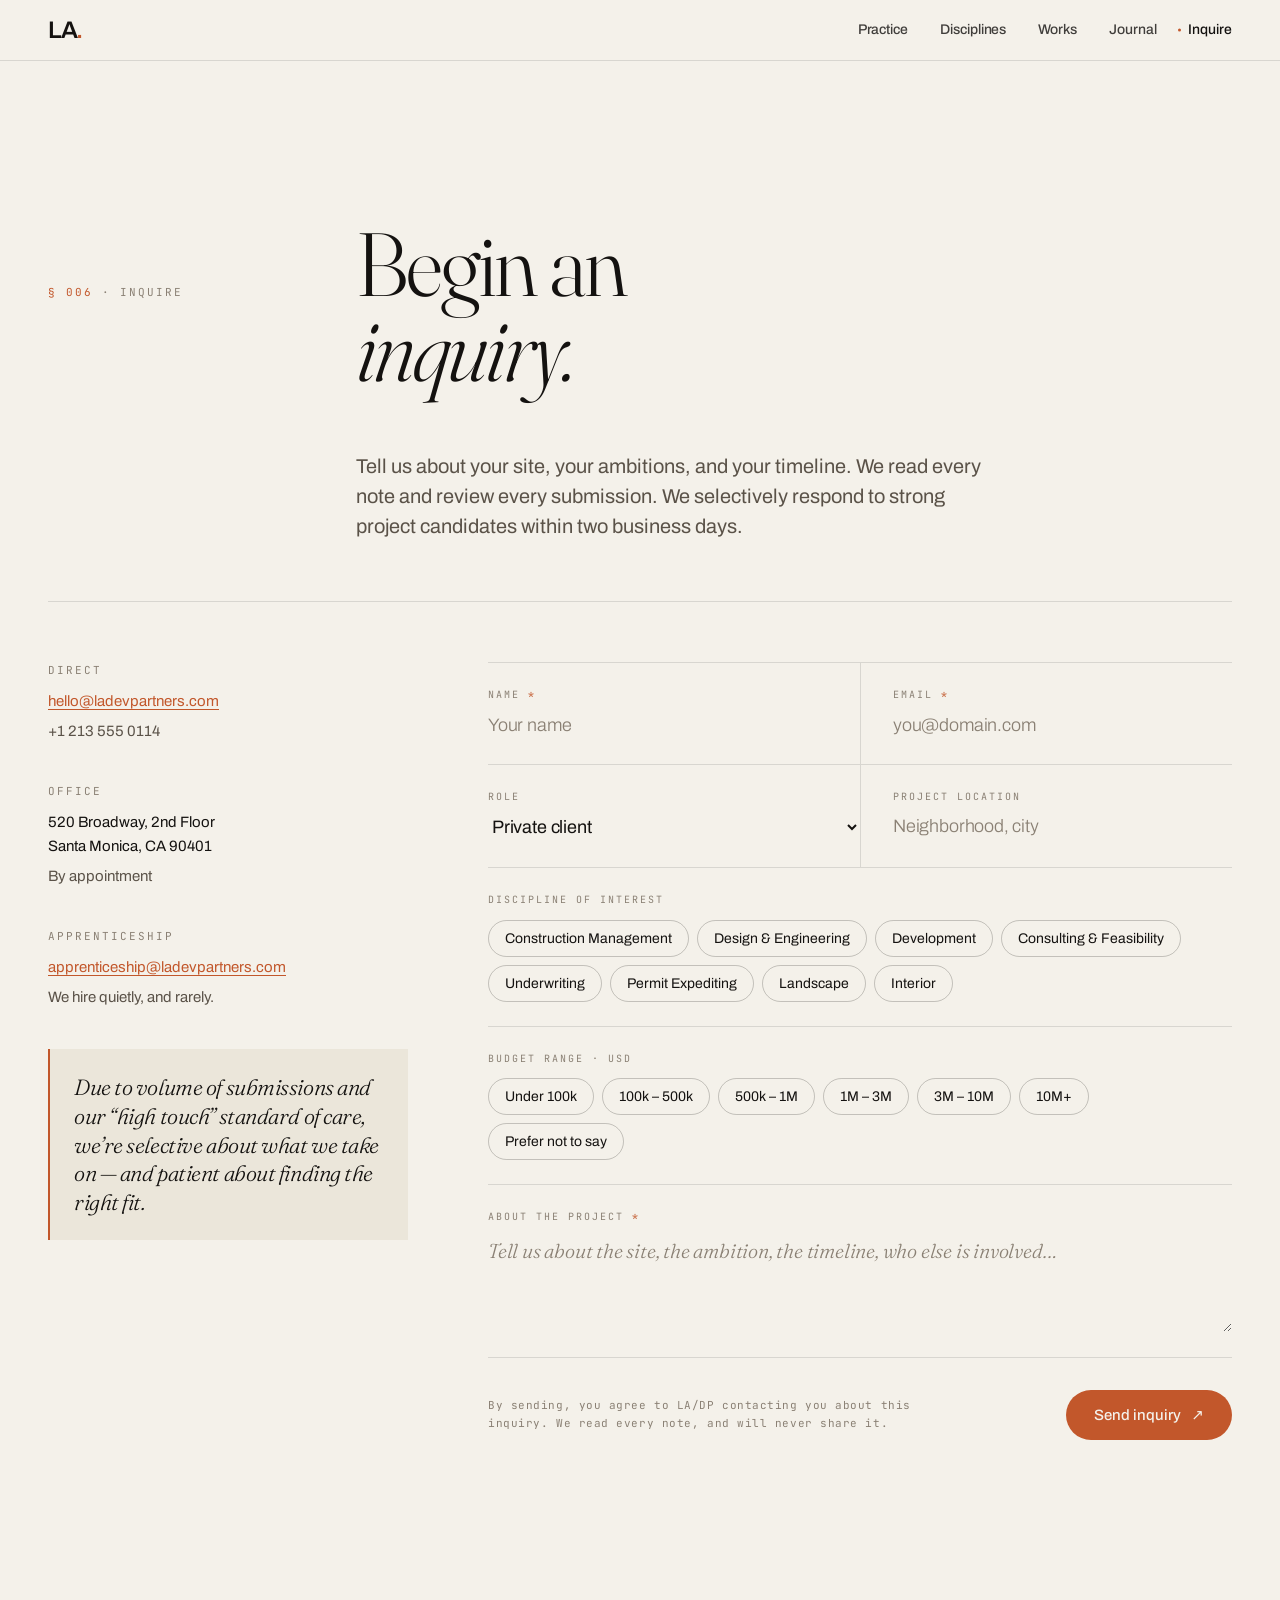
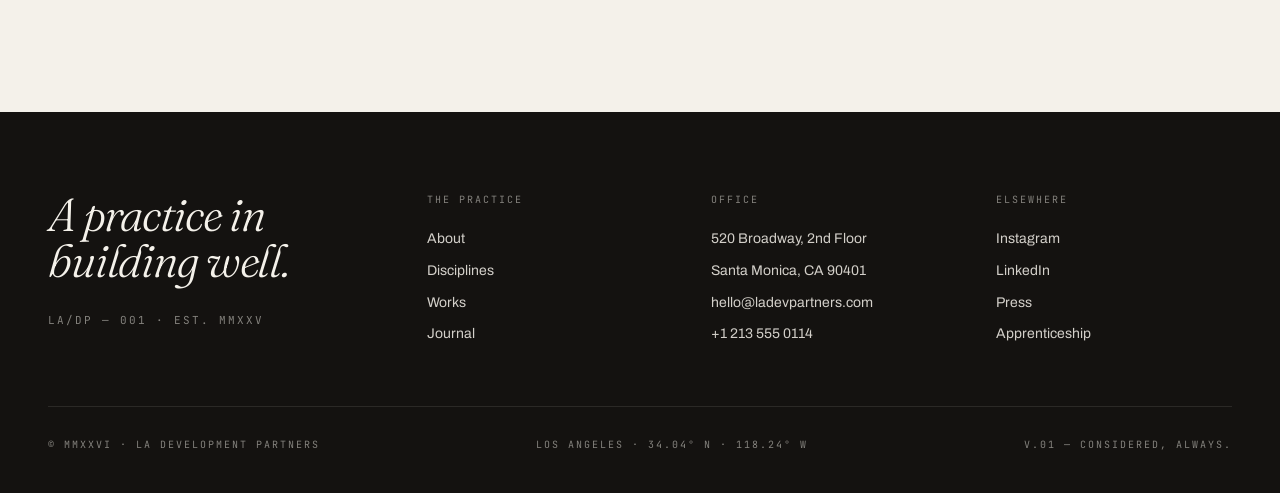
==== contact.html @ 086a8b75 "Add all missing pages from design handoff Six pages added: practice, disciplines, works, study, jour" ====
<!doctype html>
<html lang="en">
<head>
<meta charset="utf-8" />
<meta name="viewport" content="width=device-width, initial-scale=1" />
<title>Inquire — LA/DP</title>
<link rel="preconnect" href="https://fonts.googleapis.com">
<link rel="preconnect" href="https://fonts.gstatic.com" crossorigin>
<link href="https://fonts.googleapis.com/css2?family=Archivo:wght@300;400;500;600;700;800&family=Fraunces:ital,opsz,wght@0,9..144,300;0,9..144,400;1,9..144,300;1,9..144,400&family=Inter:wght@400;500;600&family=JetBrains+Mono:wght@300;400;500&display=swap" rel="stylesheet">
<link rel="stylesheet" href="styles.css"/>
<style>
  .page-head { padding: 100px 0 60px; }
  .page-head-grid { display: grid; grid-template-columns: 260px 1fr; gap: 48px; align-items: baseline; }
  .page-title { font-family: var(--f-edit); font-weight: 300; font-size: clamp(56px, 7vw, 120px); line-height: 0.95; letter-spacing: -0.03em; }
  .lede { font-size: 20px; line-height: 1.5; color: var(--fg-soft); margin-top: 28px; max-width: 640px; }

  .form-grid { display: grid; grid-template-columns: 360px 1fr; gap: 80px; padding: 60px 0 120px; border-top: 1px solid var(--rule); }
  .form-aside .meta-block { margin-bottom: 40px; }
  .form-aside .meta-block .meta { margin-bottom: 10px; }
  .form-aside .meta-block .v { font-family: var(--f-display); font-size: 15px; line-height: 1.6; color: var(--fg); }
  .form-aside .meta-block .v a { text-decoration: underline; text-underline-offset: 3px; color: var(--accent); }
  .form-aside .quote { font-family: var(--f-edit); font-style: italic; font-weight: 300; font-size: 22px; line-height: 1.3; letter-spacing: -0.02em; color: var(--fg); padding: 24px; background: var(--card); border-left: 2px solid var(--accent); }

  form { display: grid; grid-template-columns: 1fr 1fr; gap: 0; border-top: 1px solid var(--rule); }
  .field { padding: 24px 0; border-bottom: 1px solid var(--rule); display: flex; flex-direction: column; gap: 8px; }
  .field.full { grid-column: 1 / -1; }
  .field.right { padding-left: 32px; border-left: 1px solid var(--rule); }
  .field label { font-family: var(--f-mono); font-size: 10px; letter-spacing: 0.2em; text-transform: uppercase; color: var(--meta); }
  .field .req { color: var(--accent); }
  .field input, .field select, .field textarea { border: 0; background: transparent; font-family: var(--f-display); font-size: 18px; color: var(--fg); padding: 4px 0; outline: none; border-bottom: 1px solid transparent; transition: border-color .2s; width: 100%; letter-spacing: -0.01em; }
  .field input::placeholder, .field textarea::placeholder { color: var(--meta); font-weight: 300; }
  .field input:focus, .field select:focus, .field textarea:focus { border-bottom-color: var(--accent); }
  .field textarea { resize: vertical; min-height: 100px; font-family: var(--f-edit); font-weight: 300; font-style: italic; font-size: 20px; line-height: 1.4; }
  .chips { display: flex; flex-wrap: wrap; gap: 8px; margin-top: 4px; }
  .chip { padding: 10px 16px; font-family: var(--f-display); font-size: 14px; border: 1px solid var(--rule-strong); background: transparent; color: var(--fg); border-radius: 999px; cursor: pointer; transition: all .15s; }
  .chip.active { background: var(--fg); color: var(--bg); border-color: var(--fg); }
  .submit-row { padding: 32px 0; display: flex; justify-content: space-between; align-items: center; grid-column: 1 / -1; }
  .submit-row .meta { max-width: 440px; line-height: 1.6; text-transform: none; letter-spacing: 0.05em; }
  .submit-btn { font-family: var(--f-display); font-size: 15px; font-weight: 500; padding: 16px 28px; background: var(--accent); color: var(--bone); border: 0; border-radius: 999px; cursor: pointer; display: inline-flex; gap: 10px; align-items: center; transition: background .2s; }
  .submit-btn:hover { background: var(--accent-soft); }

  .thanks { display: none; padding: 80px 48px; text-align: left; background: var(--card); border-left: 2px solid var(--accent); }
  .thanks.shown { display: block; }
  .thanks h2 { font-family: var(--f-edit); font-weight: 300; font-size: 48px; line-height: 1; letter-spacing: -0.025em; margin: 0 0 20px; }
  .thanks h2 i { font-style: italic; }
  .thanks p { font-size: 17px; line-height: 1.6; color: var(--fg-soft); max-width: 520px; }
</style>
</head>
<body>
<div id="nav-slot"></div>

<header class="page-head">
  <div class="container">
    <div class="page-head-grid">
      <div class="meta"><span class="meta-accent">§ 006</span> · INQUIRE</div>
      <div>
        <h1 class="page-title">Begin an<br/><i>inquiry.</i></h1>
        <div class="lede">Tell us about your site, your ambitions, and your timeline. We read every note and review every submission. We selectively respond to strong project candidates within two business days.</div>
      </div>
    </div>
  </div>
</header>

<section>
  <div class="container">
    <div class="form-grid">
      <aside class="form-aside">
        <div class="meta-block">
          <div class="meta">DIRECT</div>
          <div class="v"><a href="mailto:hello@ladevpartners.com">hello@ladevpartners.com</a></div>
          <div class="v" style="color:var(--fg-soft); margin-top:6px;">+1 213 555 0114</div>
        </div>
        <div class="meta-block">
          <div class="meta">OFFICE</div>
          <div class="v">520 Broadway, 2nd Floor<br/>Santa Monica, CA 90401</div>
          <div class="v" style="color:var(--fg-soft); margin-top:6px;">By appointment</div>
        </div>
        <div class="meta-block">
          <div class="meta">APPRENTICESHIP</div>
          <div class="v"><a href="mailto:apprenticeship@ladevpartners.com">apprenticeship@ladevpartners.com</a></div>
          <div class="v" style="color:var(--fg-soft); margin-top:6px;">We hire quietly, and rarely.</div>
        </div>
        <div class="quote">Due to volume of submissions and our “high touch” standard of care, we’re selective about what we take on — and patient about finding the right fit.</div>
      </aside>

      <div>
        <div id="thanks" class="thanks">
          <div class="meta meta-accent" style="margin-bottom:20px;">RECEIVED · THANK YOU</div>
          <h2>Received. <i>With care.</i></h2>
          <p>A member of the practice will write back within two business days. In the meantime, the <a href="journal.html" style="color:var(--accent); text-decoration:underline; text-underline-offset:3px;">journal</a> has notes on how we begin.</p>
        </div>

        <form id="inquiry" novalidate>
          <div class="field"><label>Name <span class="req">*</span></label><input required type="text" name="name" placeholder="Your name"/></div>
          <div class="field right"><label>Email <span class="req">*</span></label><input required type="email" name="email" placeholder="you@domain.com"/></div>

          <div class="field"><label>Role</label><select name="role"><option>Private client</option><option>Developer</option><option>Family office</option><option>Architect / designer</option><option>Other</option></select></div>
          <div class="field right"><label>Project location</label><input type="text" name="loc" placeholder="Neighborhood, city"/></div>

          <div class="field full"><label>Discipline of interest</label>
            <div class="chips" data-group="discipline">
              <button type="button" class="chip">Construction Management</button>
              <button type="button" class="chip">Design &amp; Engineering</button>
              <button type="button" class="chip">Development</button>
              <button type="button" class="chip">Consulting &amp; Feasibility</button>
              <button type="button" class="chip">Underwriting</button>
              <button type="button" class="chip">Permit Expediting</button>
              <button type="button" class="chip">Landscape</button>
              <button type="button" class="chip">Interior</button>
            </div>
          </div>

          <div class="field full"><label>Budget range · USD</label>
            <div class="chips" data-group="budget" data-single="1">
              <button type="button" class="chip">Under 100k</button>
              <button type="button" class="chip">100k – 500k</button>
              <button type="button" class="chip">500k – 1M</button>
              <button type="button" class="chip">1M – 3M</button>
              <button type="button" class="chip">3M – 10M</button>
              <button type="button" class="chip">10M+</button>
              <button type="button" class="chip">Prefer not to say</button>
            </div>
          </div>

          <div class="field full"><label>About the project <span class="req">*</span></label>
            <textarea required name="message" placeholder="Tell us about the site, the ambition, the timeline, who else is involved…"></textarea>
          </div>

          <div class="submit-row">
            <div class="meta">By sending, you agree to LA/DP contacting you about this inquiry. We read every note, and will never share it.</div>
            <button class="submit-btn" type="submit">Send inquiry <span class="arrow">↗</span></button>
          </div>
        </form>
      </div>
    </div>
  </div>
</section>

<div id="footer-slot"></div>
<script src="shell.js?v=1776805947946"></script>
<script>
  document.querySelectorAll('.chips').forEach(group => {
    const single = group.dataset.single === '1';
    group.addEventListener('click', e => {
      const c = e.target.closest('.chip');
      if (!c) return;
      if (single) group.querySelectorAll('.chip').forEach(x => x.classList.remove('active'));
      c.classList.toggle('active');
    });
  });
  document.getElementById('inquiry').addEventListener('submit', e => {
    e.preventDefault();
    const form = e.target;
    if (!form.checkValidity()) { form.reportValidity(); return; }
    form.style.display = 'none';
    document.getElementById('thanks').classList.add('shown');
    window.scrollTo({ top: document.getElementById('thanks').getBoundingClientRect().top + window.scrollY - 120, behavior: 'smooth' });
  });
</script>
</body>
</html>
---- styles.css ----
/* LA/DP site shell — tokens, type, nav, footer.
   Shared by all pages. Tweaks rewrite CSS variables on :root. */

:root {
  /* Palette from brand book */
  --bone: #f4f1ea;
  --bone-2: #ebe6da;
  --bone-3: #dcd4c2;
  --ink: #141210;
  --ink-2: #1e1a15;
  --ink-soft: #5a5248;
  --meta: #8a8074;
  --rule: rgba(20,18,16,0.12);
  --rule-strong: rgba(20,18,16,0.22);
  --accent: #c2572b;     /* rust (default) */
  --accent-soft: #9c3f1c;
  --loam: #2b241c;
  --clay: #c89a70;

  /* Type */
  --f-display: 'Archivo', system-ui, sans-serif;
  --f-edit: 'Fraunces', Georgia, serif;
  --f-mono: 'JetBrains Mono', ui-monospace, monospace;

  /* Surfaces */
  --bg: var(--bone);
  --fg: var(--ink);
  --fg-soft: var(--ink-soft);
  --card: var(--bone-2);
}

:root[data-theme="dark"] {
  --bg: var(--ink);
  --fg: var(--bone);
  --fg-soft: rgba(244,241,234,0.72);
  --card: var(--ink-2);
  --meta: rgba(244,241,234,0.55);
  --rule: rgba(244,241,234,0.16);
  --rule-strong: rgba(244,241,234,0.28);
}
:root[data-accent="clay"] { --accent: #c89a70; --accent-soft: #a87a50; }
:root[data-accent="forest"] { --accent: #3f5a3a; --accent-soft: #2b4028; }

:root[data-type="serif"] {
  --f-display: 'Fraunces', Georgia, serif;
}
:root[data-type="grotesque"] {
  --f-display: 'Inter', system-ui, sans-serif;
}

* , *::before, *::after { box-sizing: border-box; }
html, body { margin: 0; padding: 0; background: var(--bg); color: var(--fg); }
body {
  font-family: var(--f-display);
  font-size: 16px;
  line-height: 1.55;
  -webkit-font-smoothing: antialiased;
  text-rendering: optimizeLegibility;
}
a { color: inherit; text-decoration: none; }
img { max-width: 100%; display: block; }

/* Layout */
.container { max-width: 1440px; margin: 0 auto; padding: 0 48px; }
.container-wide { max-width: 1600px; margin: 0 auto; padding: 0 48px; }
.container-tight { max-width: 1040px; margin: 0 auto; padding: 0 48px; }

/* Type */
.meta { font-family: var(--f-mono); font-size: 11px; letter-spacing: 0.18em; text-transform: uppercase; color: var(--meta); }
.meta-accent { color: var(--accent); }
.edit { font-family: var(--f-edit); font-weight: 300; letter-spacing: -0.025em; }
.edit i, .italic { font-style: italic; }
.wm { font-family: 'Archivo', sans-serif; font-weight: 600; letter-spacing: -0.055em; line-height: 0.92; }
.dot { color: var(--accent); }
.display { font-family: var(--f-display); font-weight: 500; letter-spacing: -0.03em; line-height: 1.02; }
.h1 { font-size: clamp(56px, 7vw, 120px); }
.h2 { font-size: clamp(40px, 4.4vw, 72px); }
.h3 { font-size: clamp(28px, 2.6vw, 44px); }
.body-lg { font-size: 18px; line-height: 1.6; color: var(--fg-soft); }
.body-md { font-size: 15px; line-height: 1.6; color: var(--fg-soft); }

/* Rules */
.hr { height: 1px; background: var(--rule); border: 0; margin: 0; }
.hr-strong { height: 1px; background: var(--rule-strong); border: 0; margin: 0; }

/* Nav */
.nav {
  position: sticky; top: 0; z-index: 50;
  backdrop-filter: blur(8px);
  background: color-mix(in oklab, var(--bg) 90%, transparent);
  border-bottom: 1px solid var(--rule);
}
.nav-inner { display: flex; justify-content: space-between; align-items: center; gap: 32px; padding: 18px 48px; }
.nav-wm { font-family: 'Archivo', sans-serif; font-weight: 600; letter-spacing: -0.055em; font-size: 24px; line-height: 1; }
.nav-links { display: flex; gap: 32px; }
.nav-link { font-family: var(--f-display); font-size: 14px; font-weight: 500; letter-spacing: -0.005em; color: var(--fg); opacity: 0.8; transition: opacity .2s, color .2s; position: relative; }
.nav-link:hover { opacity: 1; }
.nav-link[aria-current="page"] { opacity: 1; }
.nav-link[aria-current="page"]::before { content: ''; position: absolute; left: -10px; top: 50%; width: 3px; height: 3px; background: var(--accent); border-radius: 50%; transform: translateY(-50%); }
.nav-cta { font-family: var(--f-display); font-size: 14px; font-weight: 500; color: var(--fg); display: inline-flex; align-items: center; gap: 8px; padding: 10px 16px; border: 1px solid var(--fg); border-radius: 999px; transition: background .2s, color .2s; }
.nav-cta:hover { background: var(--fg); color: var(--bg); }

/* Buttons */
.btn { font-family: var(--f-display); font-size: 14px; font-weight: 500; display: inline-flex; align-items: center; gap: 10px; padding: 14px 20px; border-radius: 999px; border: 1px solid var(--fg); color: var(--fg); background: transparent; cursor: pointer; transition: background .2s, color .2s, border-color .2s; }
.btn:hover { background: var(--fg); color: var(--bg); }
.btn-accent { background: var(--accent); border-color: var(--accent); color: var(--bone); }
.btn-accent:hover { background: var(--accent-soft); border-color: var(--accent-soft); color: var(--bone); }
.btn-ghost { border-color: var(--rule-strong); }
.arrow { display: inline-block; transition: transform .25s; }
a:hover .arrow, .btn:hover .arrow { transform: translate(3px, -3px); }

/* Footer */
.footer { background: var(--ink); color: var(--bone); padding: 80px 0 40px; margin-top: 120px; }
.footer .meta { color: rgba(244,241,234,0.5); }
.footer-grid { display: grid; grid-template-columns: 1.4fr 1fr 1fr 1fr; gap: 48px; padding-bottom: 56px; border-bottom: 1px solid rgba(244,241,234,0.1); }
.footer-head { font-family: var(--f-edit); font-style: italic; font-weight: 300; font-size: 46px; line-height: 1; letter-spacing: -0.025em; color: var(--bone); }
.footer-col-title { font-family: var(--f-mono); font-size: 10px; letter-spacing: 0.2em; text-transform: uppercase; color: rgba(244,241,234,0.5); margin-bottom: 16px; }
.footer-link { display: block; font-size: 14px; color: rgba(244,241,234,0.85); padding: 5px 0; transition: color .2s; }
.footer-link:hover { color: var(--accent); }
.footer-bottom { display: flex; justify-content: space-between; align-items: center; padding-top: 30px; font-family: var(--f-mono); font-size: 10px; letter-spacing: 0.2em; text-transform: uppercase; color: rgba(244,241,234,0.5); }

/* Placeholder imagery (striped SVG stand-ins) */
.placeholder {
  background-color: var(--card);
  background-image: repeating-linear-gradient(135deg, transparent 0 14px, color-mix(in oklab, var(--fg) 6%, transparent) 14px 15px);
  position: relative;
  overflow: hidden;
}
.placeholder-label {
  position: absolute; top: 12px; left: 12px;
  font-family: var(--f-mono); font-size: 10px; letter-spacing: 0.18em; text-transform: uppercase;
  color: var(--meta);
  background: var(--bg); padding: 4px 8px; border-radius: 2px;
}

/* Section header pattern */
.section { padding: 120px 0; }
.section-head { display: grid; grid-template-columns: 260px 1fr; gap: 48px; align-items: baseline; margin-bottom: 56px; }
.section-head .meta { padding-top: 6px; }

/* Tweaks panel */
#tweaks-panel {
  position: fixed; right: 24px; bottom: 24px; z-index: 100;
  width: 300px; background: var(--bg); color: var(--fg);
  border: 1px solid var(--rule-strong); border-radius: 8px;
  font-family: var(--f-display); font-size: 13px;
  box-shadow: 0 20px 60px rgba(0,0,0,0.15);
  display: none;
}
#tweaks-panel.open { display: block; }
.tweaks-head { display: flex; justify-content: space-between; align-items: center; padding: 14px 16px; border-bottom: 1px solid var(--rule); }
.tweaks-title { font-family: var(--f-mono); font-size: 10px; letter-spacing: 0.2em; text-transform: uppercase; color: var(--meta); }
.tweaks-close { background: none; border: 0; color: var(--fg); cursor: pointer; font-size: 18px; line-height: 1; opacity: 0.6; }
.tweaks-close:hover { opacity: 1; }
.tweaks-body { padding: 8px 16px 16px; display: flex; flex-direction: column; gap: 14px; }
.tweak-row .tweak-label { font-family: var(--f-mono); font-size: 10px; letter-spacing: 0.2em; text-transform: uppercase; color: var(--meta); margin-bottom: 8px; }
.tweak-choices { display: flex; gap: 6px; flex-wrap: wrap; }
.tweak-btn { padding: 7px 11px; font-size: 12px; border: 1px solid var(--rule-strong); background: transparent; color: var(--fg); border-radius: 4px; cursor: pointer; font-family: var(--f-display); transition: all .15s; }
.tweak-btn:hover { border-color: var(--fg); }
.tweak-btn.active { background: var(--fg); color: var(--bg); border-color: var(--fg); }
.tweak-swatch { width: 22px; height: 22px; border-radius: 50%; border: 1px solid var(--rule-strong); cursor: pointer; padding: 0; }
.tweak-swatch.active { box-shadow: 0 0 0 2px var(--bg), 0 0 0 3px var(--fg); }

/* Reveal on scroll — subtle */
.reveal { opacity: 0; transform: translateY(14px); transition: opacity .8s ease, transform .8s cubic-bezier(.2,.7,.2,1); }
.reveal.in { opacity: 1; transform: translateY(0); }

/* Utility */
.row { display: flex; }
.between { justify-content: space-between; }
.gap-8 { gap: 8px; } .gap-16 { gap: 16px; } .gap-24 { gap: 24px; } .gap-32 { gap: 32px; }
.center { align-items: center; }
.baseline { align-items: baseline; }
.mt-8 { margin-top: 8px; } .mt-16 { margin-top: 16px; } .mt-24 { margin-top: 24px; } .mt-40 { margin-top: 40px; } .mt-80 { margin-top: 80px; }
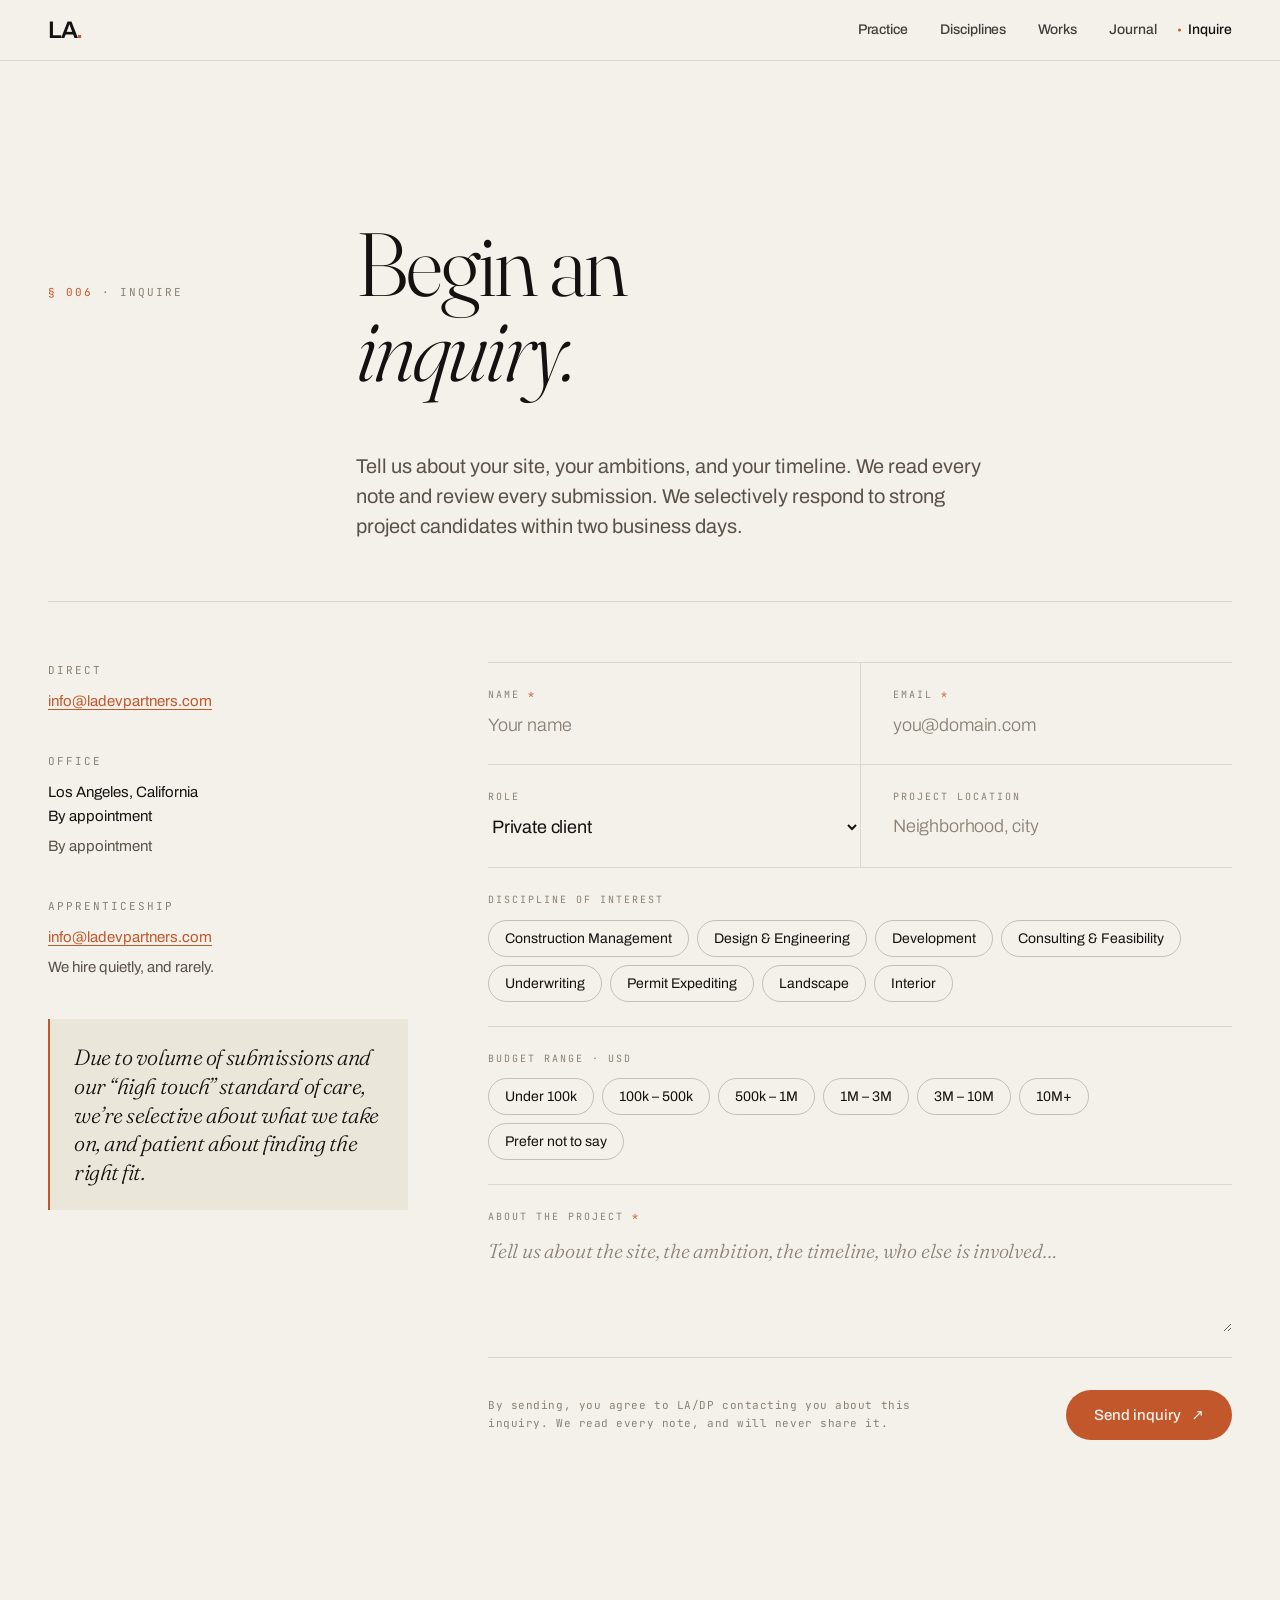
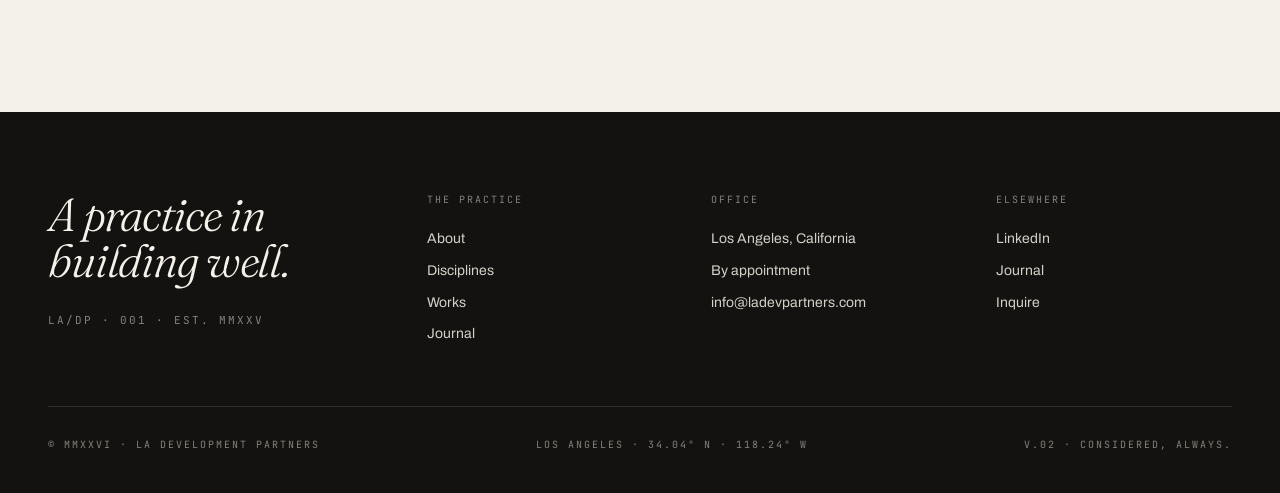
==== commit 7900b52a: "Add files via upload" ====
--- a/contact.html
+++ b/contact.html
@@ -3,7 +3,7 @@
 <head>
 <meta charset="utf-8" />
 <meta name="viewport" content="width=device-width, initial-scale=1" />
-<title>Inquire — LA/DP</title>
+<title>Inquire · LA/DP</title>
 <link rel="preconnect" href="https://fonts.googleapis.com">
 <link rel="preconnect" href="https://fonts.gstatic.com" crossorigin>
 <link href="https://fonts.googleapis.com/css2?family=Archivo:wght@300;400;500;600;700;800&family=Fraunces:ital,opsz,wght@0,9..144,300;0,9..144,400;1,9..144,300;1,9..144,400&family=Inter:wght@400;500;600&family=JetBrains+Mono:wght@300;400;500&display=swap" rel="stylesheet">
@@ -44,6 +44,26 @@
   .thanks h2 { font-family: var(--f-edit); font-weight: 300; font-size: 48px; line-height: 1; letter-spacing: -0.025em; margin: 0 0 20px; }
   .thanks h2 i { font-style: italic; }
   .thanks p { font-size: 17px; line-height: 1.6; color: var(--fg-soft); max-width: 520px; }
+
+  @media (max-width: 768px) {
+    .page-head { padding: 60px 0 40px; }
+    .page-head-grid { grid-template-columns: 1fr; gap: 14px; }
+    .page-title { font-size: clamp(36px, 9vw, 56px); }
+    .lede { font-size: 17px; }
+    .form-grid { grid-template-columns: 1fr; gap: 40px; padding: 40px 0 80px; }
+    form { grid-template-columns: 1fr; }
+    .field.right { padding-left: 0; border-left: 0; }
+    .chip { padding: 12px 18px; min-height: 44px; display: inline-flex; align-items: center; }
+    .submit-row { flex-direction: column; gap: 20px; align-items: flex-start; }
+    .submit-btn { width: 100%; justify-content: center; min-height: 48px; }
+    .field input, .field select, .field textarea { font-size: 16px; }
+    .thanks h2 { font-size: 36px; }
+  }
+
+  @media (max-width: 480px) {
+    .page-title { font-size: 36px; }
+    .form-aside .quote { font-size: 18px; padding: 20px; }
+  }
 </style>
 </head>
 <body>
@@ -67,20 +87,20 @@
       <aside class="form-aside">
         <div class="meta-block">
           <div class="meta">DIRECT</div>
-          <div class="v"><a href="mailto:hello@ladevpartners.com">hello@ladevpartners.com</a></div>
-          <div class="v" style="color:var(--fg-soft); margin-top:6px;">+1 213 555 0114</div>
+          <div class="v"><a href="mailto:info@ladevpartners.com">info@ladevpartners.com</a></div>
+          
         </div>
         <div class="meta-block">
           <div class="meta">OFFICE</div>
-          <div class="v">520 Broadway, 2nd Floor<br/>Santa Monica, CA 90401</div>
+          <div class="v">Los Angeles, California<br/>By appointment</div>
           <div class="v" style="color:var(--fg-soft); margin-top:6px;">By appointment</div>
         </div>
         <div class="meta-block">
           <div class="meta">APPRENTICESHIP</div>
-          <div class="v"><a href="mailto:apprenticeship@ladevpartners.com">apprenticeship@ladevpartners.com</a></div>
+          <div class="v"><a href="mailto:info@ladevpartners.com">info@ladevpartners.com</a></div>
           <div class="v" style="color:var(--fg-soft); margin-top:6px;">We hire quietly, and rarely.</div>
         </div>
-        <div class="quote">Due to volume of submissions and our “high touch” standard of care, we’re selective about what we take on — and patient about finding the right fit.</div>
+        <div class="quote">Due to volume of submissions and our “high touch” standard of care, we’re selective about what we take on, and patient about finding the right fit.</div>
       </aside>
 
       <div>
--- a/styles.css
+++ b/styles.css
@@ -1,4 +1,4 @@
-/* LA/DP site shell — tokens, type, nav, footer.
+/* LA/DP site shell: tokens, type, nav, footer.
    Shared by all pages. Tweaks rewrite CSS variables on :root. */
 
 :root {
@@ -161,7 +161,7 @@
 .tweak-swatch { width: 22px; height: 22px; border-radius: 50%; border: 1px solid var(--rule-strong); cursor: pointer; padding: 0; }
 .tweak-swatch.active { box-shadow: 0 0 0 2px var(--bg), 0 0 0 3px var(--fg); }
 
-/* Reveal on scroll — subtle */
+/* Reveal on scroll: subtle */
 .reveal { opacity: 0; transform: translateY(14px); transition: opacity .8s ease, transform .8s cubic-bezier(.2,.7,.2,1); }
 .reveal.in { opacity: 1; transform: translateY(0); }
 
@@ -172,3 +172,106 @@
 .center { align-items: center; }
 .baseline { align-items: baseline; }
 .mt-8 { margin-top: 8px; } .mt-16 { margin-top: 16px; } .mt-24 { margin-top: 24px; } .mt-40 { margin-top: 40px; } .mt-80 { margin-top: 80px; }
+
+/* ═══ MOBILE NAV ══════════��═══════════════════════ */
+
+.nav-toggle {
+  display: none;
+  background: none;
+  border: 0;
+  cursor: pointer;
+  padding: 10px;
+  margin: -10px;
+  color: var(--fg);
+}
+.nav-toggle svg { display: block; }
+
+.nav-overlay {
+  position: fixed;
+  inset: 0;
+  z-index: 200;
+  background: var(--ink);
+  display: flex;
+  flex-direction: column;
+  align-items: center;
+  justify-content: center;
+  gap: 12px;
+  opacity: 0;
+  pointer-events: none;
+  transition: opacity .3s ease;
+}
+.nav-overlay.open {
+  opacity: 1;
+  pointer-events: auto;
+}
+.nav-overlay-close {
+  position: absolute;
+  top: 16px;
+  right: 20px;
+  background: none;
+  border: 0;
+  color: var(--bone);
+  font-size: 36px;
+  line-height: 1;
+  cursor: pointer;
+  padding: 10px;
+}
+.nav-overlay-link {
+  font-family: var(--f-edit);
+  font-weight: 300;
+  font-size: 36px;
+  color: var(--bone);
+  letter-spacing: -0.025em;
+  line-height: 1.5;
+  padding: 6px 0;
+  min-height: 48px;
+  display: flex;
+  align-items: center;
+}
+.nav-overlay-link:hover,
+.nav-overlay-link[aria-current="page"] { color: var(--accent); }
+.nav-overlay-meta {
+  font-family: var(--f-mono);
+  font-size: 10px;
+  letter-spacing: 0.2em;
+  color: rgba(244,241,234,0.35);
+  text-transform: uppercase;
+  margin-top: 32px;
+}
+
+/* ═══ RESPONSIVE · 768px ═════════════════════════ */
+
+@media (max-width: 768px) {
+  .container, .container-wide, .container-tight { padding: 0 24px; }
+
+  .nav-inner { padding: 14px 24px; }
+  .nav-links { display: none; }
+  .nav-toggle { display: block; }
+
+  .section { padding: 80px 0; }
+  .section-head { grid-template-columns: 1fr; gap: 14px; margin-bottom: 40px; }
+
+  .footer { padding: 60px 0 32px; margin-top: 80px; }
+  .footer-grid { grid-template-columns: 1fr 1fr; gap: 32px; }
+  .footer-head { font-size: 32px; }
+  .footer-bottom { flex-direction: column; gap: 8px; align-items: flex-start; }
+  .footer-link { padding: 8px 0; min-height: 44px; display: flex; align-items: center; }
+
+  .btn { padding: 16px 22px; min-height: 44px; }
+
+  #tweaks-panel { right: 12px; bottom: 12px; width: calc(100vw - 24px); max-width: 300px; }
+}
+
+/* ═══ RESPONSIVE · 480px ═════��═══════════════════ */
+
+@media (max-width: 480px) {
+  .container, .container-wide, .container-tight { padding: 0 20px; }
+  .nav-inner { padding: 14px 20px; }
+
+  .section { padding: 60px 0; }
+
+  .footer-grid { grid-template-columns: 1fr; gap: 28px; }
+  .footer-head { font-size: 28px; }
+
+  .body-lg { font-size: 16px; }
+}
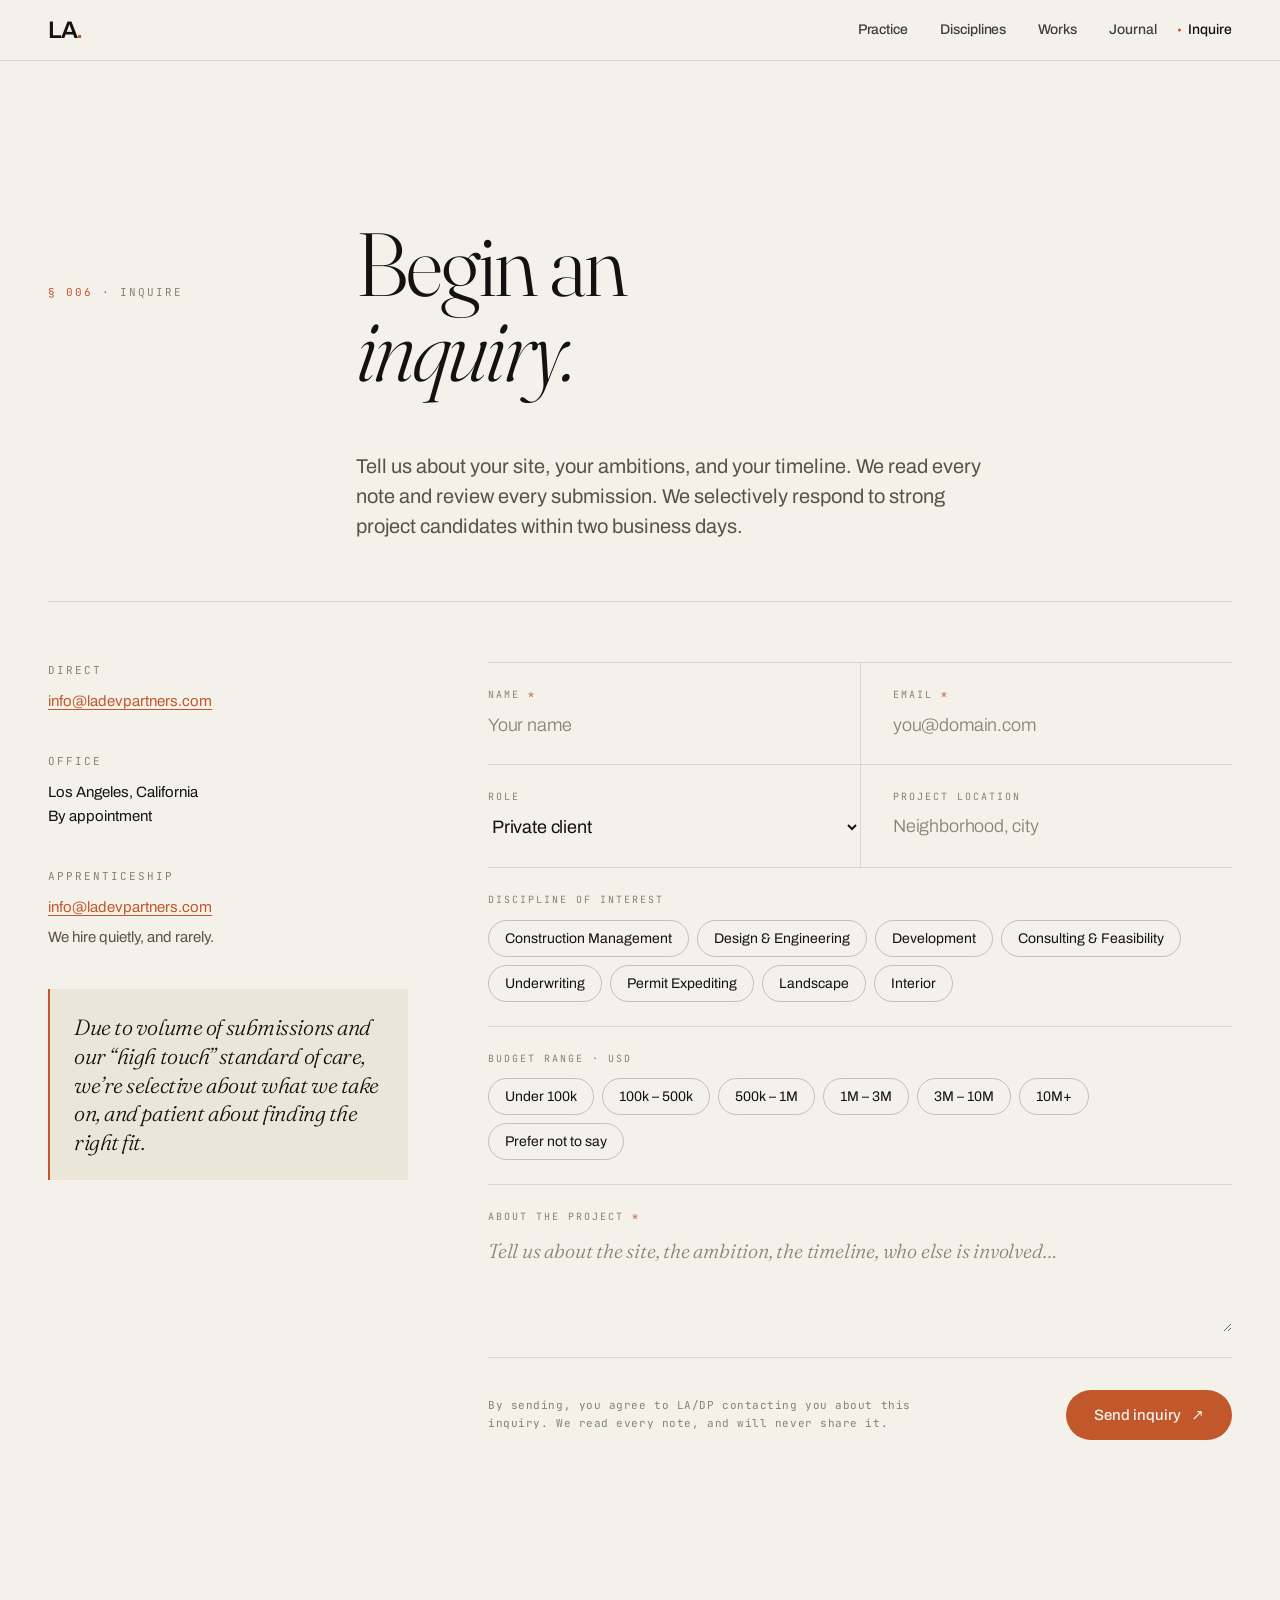
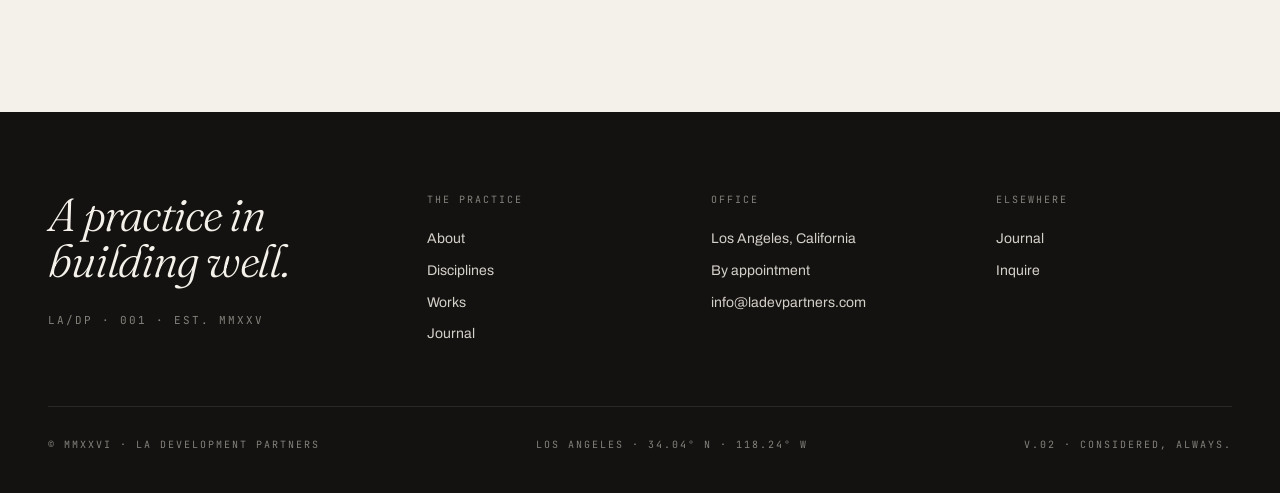
==== commit dfa927b6: "Add files via upload" ====
--- a/contact.html
+++ b/contact.html
@@ -93,7 +93,6 @@
         <div class="meta-block">
           <div class="meta">OFFICE</div>
           <div class="v">Los Angeles, California<br/>By appointment</div>
-          <div class="v" style="color:var(--fg-soft); margin-top:6px;">By appointment</div>
         </div>
         <div class="meta-block">
           <div class="meta">APPRENTICESHIP</div>
@@ -110,7 +109,11 @@
           <p>A member of the practice will write back within two business days. In the meantime, the <a href="journal.html" style="color:var(--accent); text-decoration:underline; text-underline-offset:3px;">journal</a> has notes on how we begin.</p>
         </div>
 
-        <form id="inquiry" novalidate>
+        <form id="inquiry" name="inquiry" method="POST" action="/" data-netlify="true" netlify-honeypot="bot-field" novalidate>
+          <input type="hidden" name="form-name" value="inquiry"/>
+          <p style="display:none;"><label>Leave this empty: <input name="bot-field"/></label></p>
+          <input type="hidden" name="disciplines" id="f-disciplines"/>
+          <input type="hidden" name="budget" id="f-budget"/>
           <div class="field"><label>Name <span class="req">*</span></label><input required type="text" name="name" placeholder="Your name"/></div>
           <div class="field right"><label>Email <span class="req">*</span></label><input required type="email" name="email" placeholder="you@domain.com"/></div>
 
@@ -172,9 +175,25 @@
     e.preventDefault();
     const form = e.target;
     if (!form.checkValidity()) { form.reportValidity(); return; }
-    form.style.display = 'none';
-    document.getElementById('thanks').classList.add('shown');
-    window.scrollTo({ top: document.getElementById('thanks').getBoundingClientRect().top + window.scrollY - 120, behavior: 'smooth' });
+    // Collect chip selections into hidden fields
+    const pick = g => Array.from(document.querySelectorAll('.chips[data-group="' + g + '"] .chip.active')).map(x => x.textContent.trim()).join(', ');
+    document.getElementById('f-disciplines').value = pick('discipline');
+    document.getElementById('f-budget').value = pick('budget');
+    const btn = form.querySelector('.submit-btn');
+    btn.disabled = true; btn.style.opacity = '.6';
+    fetch('/', {
+      method: 'POST',
+      headers: { 'Content-Type': 'application/x-www-form-urlencoded' },
+      body: new URLSearchParams(new FormData(form)).toString()
+    }).then(r => {
+      if (!r.ok) throw new Error('send failed');
+      form.style.display = 'none';
+      document.getElementById('thanks').classList.add('shown');
+      window.scrollTo({ top: document.getElementById('thanks').getBoundingClientRect().top + window.scrollY - 120, behavior: 'smooth' });
+    }).catch(() => {
+      btn.disabled = false; btn.style.opacity = '1';
+      alert('Something went wrong sending your inquiry. Please email info@ladevpartners.com directly.');
+    });
   });
 </script>
 </body>
